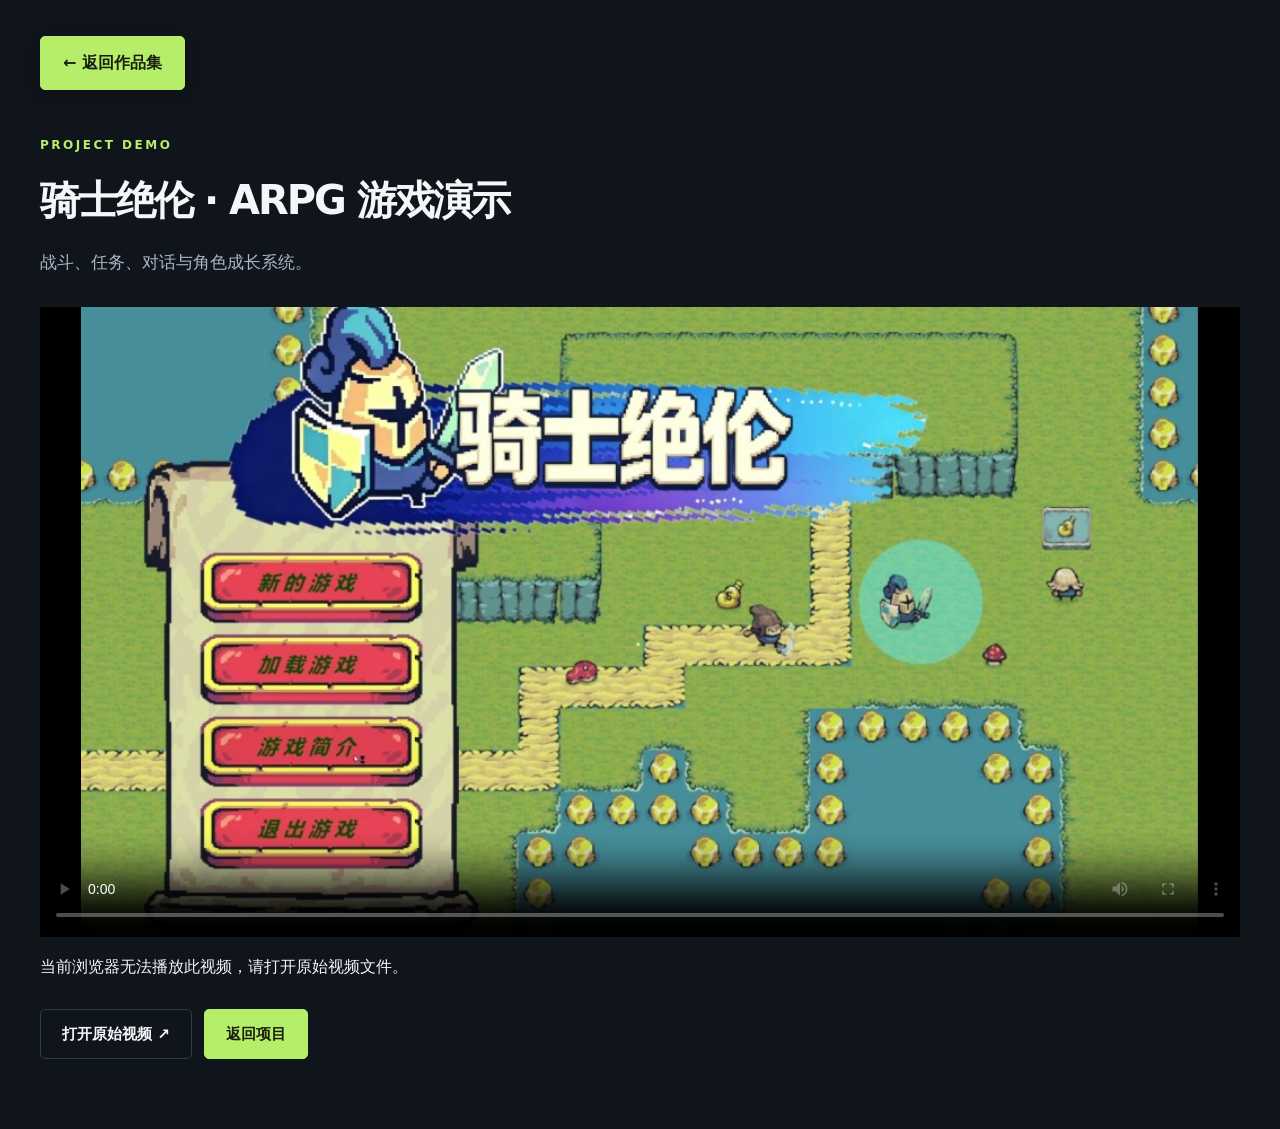
==== watch-arpg.html @ 4a03f594 "Publish game client development portfolio" ====
<!doctype html><html lang="zh-CN"><head><meta charset="utf-8"><meta name="viewport" content="width=device-width,initial-scale=1"><title>骑士绝伦 · ARPG 游戏演示 · 谭子扬</title><link rel="stylesheet" href="style.css"></head><body><main class="wrap watch"><a class="primary back-to-portfolio" href="index.html#arpg">← 返回作品集</a><p class="eyebrow">PROJECT DEMO</p><h1>骑士绝伦 · ARPG 游戏演示</h1><p class="lead">战斗、任务、对话与角色成长系统。</p><video controls playsinline preload="metadata" poster="assets/cover-01.jpg" aria-label="骑士绝伦 · ARPG 游戏演示"><source src="https://github.com/TZY6/TZY6.github.io/releases/download/portfolio-assets-2026-09/arpg-demo.mp4" type="video/mp4">当前浏览器不支持视频播放。</video><p id="video-error" hidden>当前浏览器无法播放此视频，请打开原始视频文件。</p><div class="hero-actions"><a class="secondary" href="https://github.com/TZY6/TZY6.github.io/releases/download/portfolio-assets-2026-09/arpg-demo.mp4" target="_blank" rel="noopener">打开原始视频 ↗</a><a class="primary" href="index.html#arpg">返回项目</a></div></main><script>const showError=()=>document.getElementById('video-error').hidden=false;document.querySelector('video').addEventListener('error',showError);document.querySelector('source').addEventListener('error',showError);</script></body></html>
---- style.css ----
:root{color-scheme:dark;--bg:#10151c;--surface:#19212c;--ink:#f4f6f9;--muted:#aab6c5;--line:#303b49;--accent:#b6ee69;--blue:#8bcbe2}*{box-sizing:border-box}html{scroll-behavior:smooth;scroll-padding-top:95px}body{margin:0;font-family:Inter,'Microsoft YaHei','PingFang SC',system-ui,sans-serif;background:var(--bg);color:var(--ink);line-height:1.75}a{color:inherit;text-decoration:none}button{font:inherit;cursor:pointer}img{max-width:100%}.wrap{width:min(1200px,calc(100% - 80px));margin:auto}header{border-bottom:1px solid var(--line);background:#10151cf5}nav{display:flex;align-items:center;justify-content:space-between;min-height:88px;gap:28px}.brand{font-size:26px;font-weight:850;letter-spacing:-1px}.brand span{font-size:12px;font-weight:500;letter-spacing:2px;color:var(--muted);margin-left:10px}.nav-links{display:flex;align-items:center;gap:28px;font-size:14px}.contact-nav{color:var(--accent)}.hero{display:grid;grid-template-columns:1fr 1fr;gap:60px;padding-top:72px;padding-bottom:70px;align-items:center}.eyebrow{font-size:12px;letter-spacing:2.5px;color:var(--accent);font-weight:650;margin:0 0 20px}h1{font-size:clamp(42px,5vw,64px);letter-spacing:-2px;line-height:1.2;margin:0 0 22px}h1 span{display:block;color:#b9c4d1;font-size:.78em;line-height:1.38;margin-top:18px}.lead{font-size:17px;color:var(--muted);line-height:1.95}.hero-actions{display:flex;gap:12px;flex-wrap:wrap;margin-top:28px}.primary,.secondary{display:inline-flex;justify-content:center;align-items:center;padding:11px 21px;border-radius:5px;font-size:15px;font-weight:600;border:1px solid var(--line)}.primary{background:var(--accent);color:#19200f;border-color:var(--accent)}.secondary{background:transparent;color:var(--ink)}.primary:hover{background:#d2ff94}.secondary:hover,.action:hover{border-color:var(--accent);color:var(--accent)}.hero-tags{font-size:13px;color:#8d9aac;margin-top:30px;word-spacing:4px}.hero-art{border:1px solid #405444;background:#1c2825;padding:16px;box-shadow:18px 18px 0 #1a2324}.art-top,.art-bottom{display:flex;justify-content:space-between;align-items:center;gap:12px;font-size:12px;letter-spacing:1px}.art-top{padding:0 0 15px;color:#b8cfbd}.art-bottom{padding-top:15px;color:#e1e7dc}.art-bottom a{color:var(--accent)}.hero-image{display:block;width:100%;aspect-ratio:1.25;object-fit:cover;object-position:center}.experience{border-top:1px solid var(--line);border-bottom:1px solid var(--line);display:grid;grid-template-columns:repeat(3,1fr);padding:27px 0}.experience div{padding:0 28px;border-right:1px solid var(--line)}.experience div:first-child{padding-left:0}.experience div:last-child{border:0}.experience span,.experience small{display:block;color:var(--muted);font-size:13px}.experience strong{display:block;font-size:17px;margin:6px 0}.section{padding-top:74px;padding-bottom:62px}.section-head{display:flex;align-items:flex-end;justify-content:space-between;gap:22px;margin-bottom:28px}.section-head .eyebrow{margin-bottom:12px}h2{font-size:34px;line-height:1.3;margin:0;letter-spacing:-1px}h2 span{font-size:14px;color:var(--accent);vertical-align:top;margin-left:14px;letter-spacing:0}.section-head>p,.section-intro{font-size:14px;color:var(--muted);margin:0}.projects{display:grid;grid-template-columns:repeat(2,minmax(0,1fr));gap:28px}.project{border:1px solid var(--line);background:var(--surface);border-radius:8px;overflow:hidden;display:flex;flex-direction:column}.cover{background:#0c1118;display:block;overflow:hidden;aspect-ratio:16/9}.cover img{width:100%;height:100%;object-fit:cover;transition:transform .3s}.cover:hover img{transform:scale(1.025)}.project-body{padding:26px;display:flex;flex-direction:column;flex:1}.meta{display:flex;justify-content:space-between;gap:10px;font-size:12px;color:var(--blue)}.meta span:last-child{color:var(--muted)}h3{font-size:24px;line-height:1.4;margin:12px 0 6px;letter-spacing:-.4px}.project-sub{font-size:14px;color:#d4dce5}.project-body>p{font-size:15px;color:var(--muted);margin:15px 0}.tech{font-size:12px;color:var(--blue);letter-spacing:.5px;margin-bottom:22px}.project-actions{display:flex;gap:9px;flex-wrap:wrap;margin-top:auto}.action{border:1px solid #495765;border-radius:4px;padding:8px 12px;font-size:13px}.project-body .note{font-size:12px;margin:13px 0 0;min-height:21px;color:#9aabba}.details-links{margin-top:15px;display:flex;gap:17px;flex-wrap:wrap}.text-button{background:none;border:0;padding:0;color:#b4c3d3;font-size:12px;text-decoration:underline;text-underline-offset:4px}.extra-video{display:flex;justify-content:space-between;align-items:center;gap:25px;margin-top:28px;padding:26px;border:1px solid var(--line);border-radius:8px}.extra-video .eyebrow{font-size:11px}.extra-video h3{font-size:20px;margin-top:6px}.extra-video p{font-size:14px;color:var(--muted);margin:6px 0 0}.portfolio-section{background:#151d27;border-block:1px solid var(--line)}.text-link{font-size:14px;color:var(--accent)}.slides{display:flex;gap:18px;overflow-x:auto;padding:24px 0 15px;scroll-snap-type:x mandatory}.slide-thumb{flex:0 0 270px;background:transparent;color:var(--muted);border:1px solid var(--line);padding:0;border-radius:5px;overflow:hidden;scroll-snap-align:start;text-align:left}.slide-thumb img{display:block;width:100%;height:auto;aspect-ratio:16/9;object-fit:contain;background:#fff}.slide-thumb span{display:block;padding:8px 12px;font-size:12px}.download-row{display:flex;align-items:center;gap:22px;padding:24px 6px;border-bottom:1px solid var(--line)}.download-row:first-child{border-top:1px solid var(--line)}.filetype{display:flex;align-items:center;justify-content:center;width:58px;height:65px;background:#1e2b35;color:var(--blue);font-size:12px;border-radius:4px;flex-shrink:0}.download-row strong{display:block;font-size:18px}.download-row small{display:block;font-size:13px;color:var(--muted);margin-top:4px}.download-icon{margin-left:auto;font-size:24px;color:var(--accent)}.download-row:hover{background:#18212a}.contact{padding-top:55px;padding-bottom:70px}.contact h2{font-size:40px}.email{display:inline-block;font-size:clamp(19px,3vw,30px);color:var(--accent);margin:22px 0;overflow-wrap:anywhere}.contact-links{display:flex;gap:24px;font-size:14px;color:var(--muted)}footer{display:flex;justify-content:space-between;gap:20px;border-top:1px solid var(--line);padding:22px 0 30px;font-size:12px;color:var(--muted)}dialog{width:min(1200px,95vw);max-height:94vh;padding:0;background:#17202b;color:white;border:1px solid #637082;border-radius:8px}dialog::backdrop{background:#000c}.viewer-toolbar,.viewer-bottom{display:flex;justify-content:space-between;align-items:center;gap:12px;padding:12px 18px;font-size:14px}.viewer-toolbar button,.viewer-bottom button{background:#293849;color:white;border:1px solid #4e6178;padding:6px 12px;border-radius:4px}.viewer-bottom button:disabled{opacity:.4;cursor:default}.viewer-image{max-height:72vh;overflow:auto;background:#fff}.viewer-image img{display:block;width:100%;height:auto}.viewer-bottom a{color:var(--accent)}.watch{padding-top:36px;padding-bottom:70px}.watch .eyebrow{margin-top:45px}.watch h1{font-size:40px}.watch video{width:100%;max-height:70vh;display:block;background:black;margin-top:28px}.note{font-size:13px;color:var(--muted)}.skip{position:absolute;top:-100px;padding:10px;background:var(--accent);color:black}.skip:focus{top:0}a:focus-visible,button:focus-visible{outline:3px solid var(--accent);outline-offset:5px}@media(min-width:1450px){.hero{padding-top:90px;padding-bottom:90px}}@media(max-width:850px){.wrap{width:calc(100% - 40px)}.nav-links{gap:16px}.brand span{display:none}.hero{gap:30px}.hero-art{box-shadow:9px 9px 0 #1a2324}.experience div{padding:0 15px}.experience strong{font-size:15px}.project-body{padding:20px}.section-head>p{max-width:180px;text-align:right}.project h3{font-size:21px}}@media(max-width:620px){nav{min-height:78px;gap:12px;flex-wrap:wrap;padding:15px 0}.brand{font-size:24px}.nav-links{font-size:12px;gap:15px;flex-wrap:wrap}.contact-nav{display:none}.hero{grid-template-columns:1fr;padding-top:36px;padding-bottom:42px}.hero h1{font-size:44px}.hero h1 span{font-size:34px}.lead{font-size:16px}.hero-art{margin-right:9px}.hero-image{aspect-ratio:1.65}.experience{grid-template-columns:1fr;gap:20px}.experience div,.experience div:first-child{border:0;padding:0}.projects{grid-template-columns:1fr;gap:23px}.section{padding-top:48px;padding-bottom:42px}.section-head{align-items:flex-start}.section-head>p{display:none}h2{font-size:28px}.extra-video{align-items:flex-start;flex-direction:column}.download-row{gap:14px}.download-row strong{font-size:16px}.filetype{width:48px;height:56px}.contact h2{font-size:30px}.contact{padding-bottom:44px}.contact-links{flex-wrap:wrap;font-size:13px}.viewer-bottom{padding:10px;font-size:12px}.viewer-bottom button{font-size:12px;padding:6px 8px}footer{font-size:10px}}@media(prefers-reduced-motion:reduce){html{scroll-behavior:auto}.cover img{transition:none}}

/* Current portfolio artwork: preserve complete screenshots. */
.cover img{object-fit:contain}.hero-image{object-fit:contain;background:#0c1118}

.watch .back-to-portfolio{min-height:48px;padding:12px 22px;font-size:16px;font-weight:700;box-shadow:0 4px 18px #0003;border:1px solid var(--accent)}
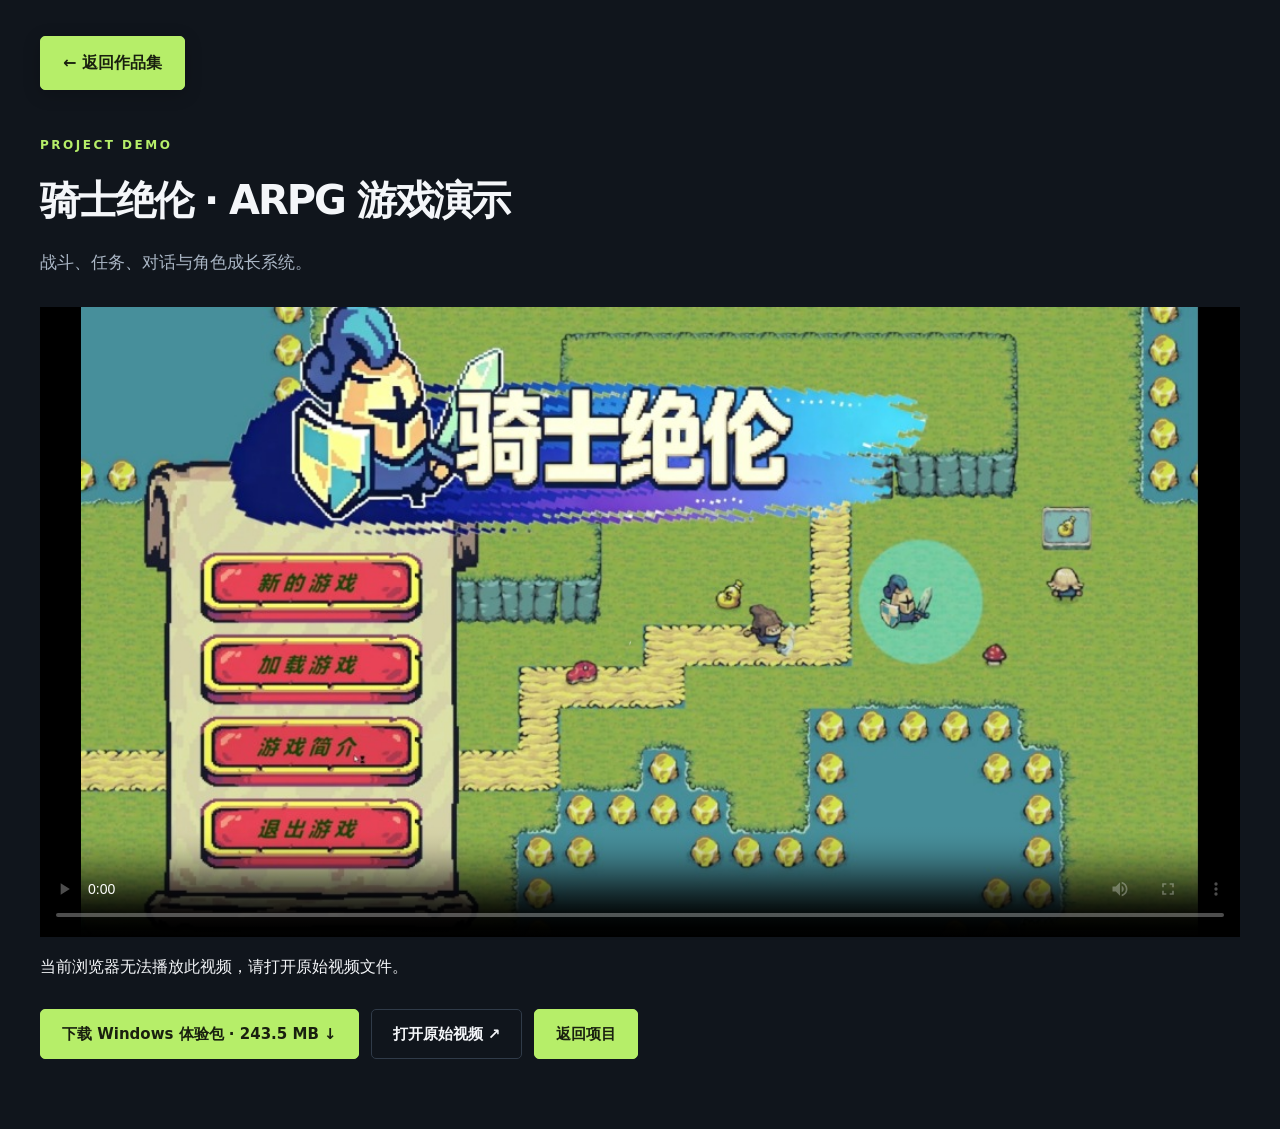
==== commit ae30e525: "Sync current resume and add ARPG demo download" ====
--- a/watch-arpg.html
+++ b/watch-arpg.html
@@ -1 +1 @@
-<!doctype html><html lang="zh-CN"><head><meta charset="utf-8"><meta name="viewport" content="width=device-width,initial-scale=1"><title>骑士绝伦 · ARPG 游戏演示 · 谭子扬</title><link rel="stylesheet" href="style.css"></head><body><main class="wrap watch"><a class="primary back-to-portfolio" href="index.html#arpg">← 返回作品集</a><p class="eyebrow">PROJECT DEMO</p><h1>骑士绝伦 · ARPG 游戏演示</h1><p class="lead">战斗、任务、对话与角色成长系统。</p><video controls playsinline preload="metadata" poster="assets/cover-01.jpg" aria-label="骑士绝伦 · ARPG 游戏演示"><source src="https://github.com/TZY6/TZY6.github.io/releases/download/portfolio-assets-2026-09/arpg-demo.mp4" type="video/mp4">当前浏览器不支持视频播放。</video><p id="video-error" hidden>当前浏览器无法播放此视频，请打开原始视频文件。</p><div class="hero-actions"><a class="secondary" href="https://github.com/TZY6/TZY6.github.io/releases/download/portfolio-assets-2026-09/arpg-demo.mp4" target="_blank" rel="noopener">打开原始视频 ↗</a><a class="primary" href="index.html#arpg">返回项目</a></div></main><script>const showError=()=>document.getElementById('video-error').hidden=false;document.querySelector('video').addEventListener('error',showError);document.querySelector('source').addEventListener('error',showError);</script></body></html>+<!doctype html><html lang="zh-CN"><head><meta charset="utf-8"><meta name="viewport" content="width=device-width,initial-scale=1"><title>骑士绝伦 · ARPG 游戏演示 · 谭子扬</title><link rel="stylesheet" href="style.css"></head><body><main class="wrap watch"><a class="primary back-to-portfolio" href="index.html#arpg">← 返回作品集</a><p class="eyebrow">PROJECT DEMO</p><h1>骑士绝伦 · ARPG 游戏演示</h1><p class="lead">战斗、任务、对话与角色成长系统。</p><video controls playsinline preload="metadata" poster="assets/cover-01.jpg" aria-label="骑士绝伦 · ARPG 游戏演示"><source src="https://github.com/TZY6/TZY6.github.io/releases/download/portfolio-assets-2026-09/arpg-demo.mp4" type="video/mp4">当前浏览器不支持视频播放。</video><p id="video-error" hidden>当前浏览器无法播放此视频，请打开原始视频文件。</p><div class="hero-actions"><a class="primary" href="https://github.com/TZY6/TZY6.github.io/releases/download/portfolio-assets-2026-09/arpg-demo.zip" download>下载 Windows 体验包 · 243.5 MB ↓</a><a class="secondary" href="https://github.com/TZY6/TZY6.github.io/releases/download/portfolio-assets-2026-09/arpg-demo.mp4" target="_blank" rel="noopener">打开原始视频 ↗</a><a class="primary" href="index.html#arpg">返回项目</a></div></main><script>const showError=()=>document.getElementById('video-error').hidden=false;document.querySelector('video').addEventListener('error',showError);document.querySelector('source').addEventListener('error',showError);</script></body></html>
--- a/style.css
+++ b/style.css
@@ -4,3 +4,5 @@
 .cover img{object-fit:contain}.hero-image{object-fit:contain;background:#0c1118}
 
 .watch .back-to-portfolio{min-height:48px;padding:12px 22px;font-size:16px;font-weight:700;box-shadow:0 4px 18px #0003;border:1px solid var(--accent)}
+
+.contact-details{display:flex;flex-wrap:wrap;gap:14px 28px;color:var(--muted);font-size:16px;margin:0 0 24px}.contact-details a:hover{color:var(--accent)}.wechat-id{user-select:all}@media(max-width:620px){.contact-nav{display:inline}.contact-details{flex-direction:column;gap:9px;font-size:15px}}
